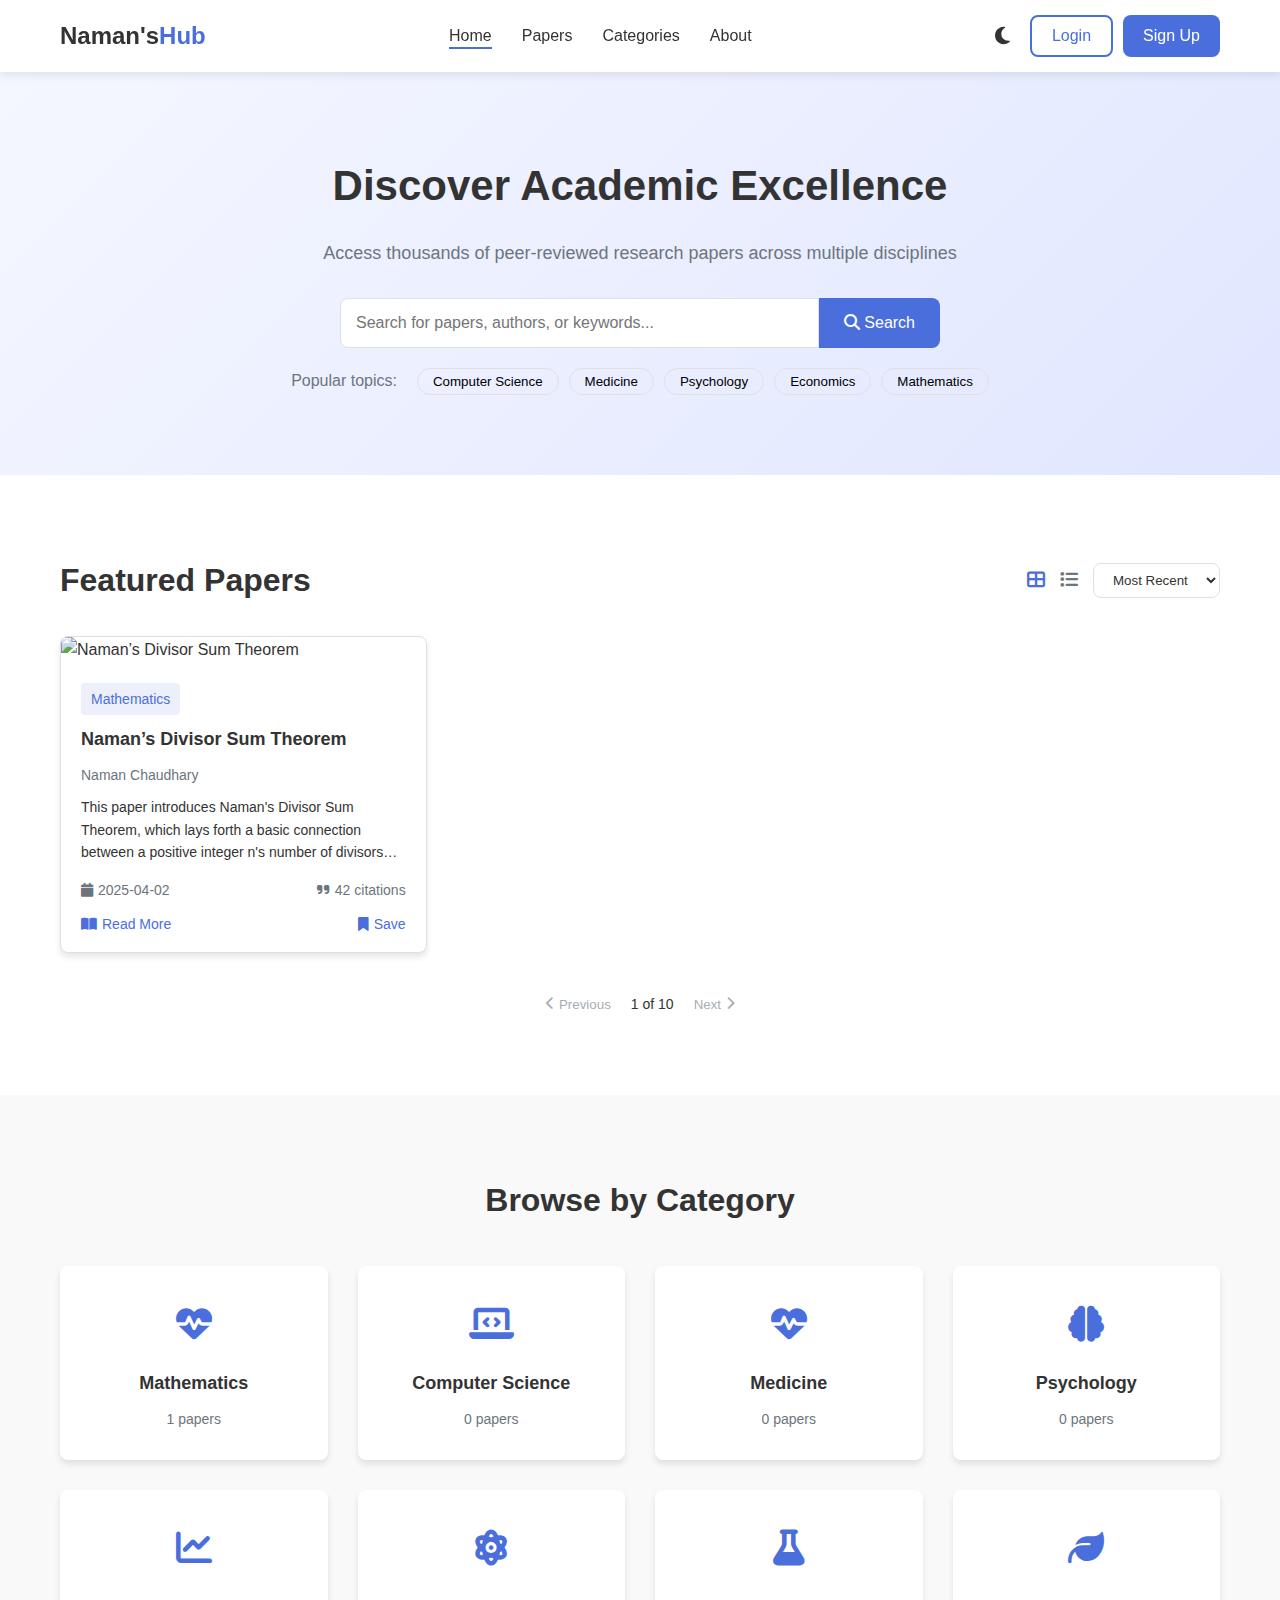
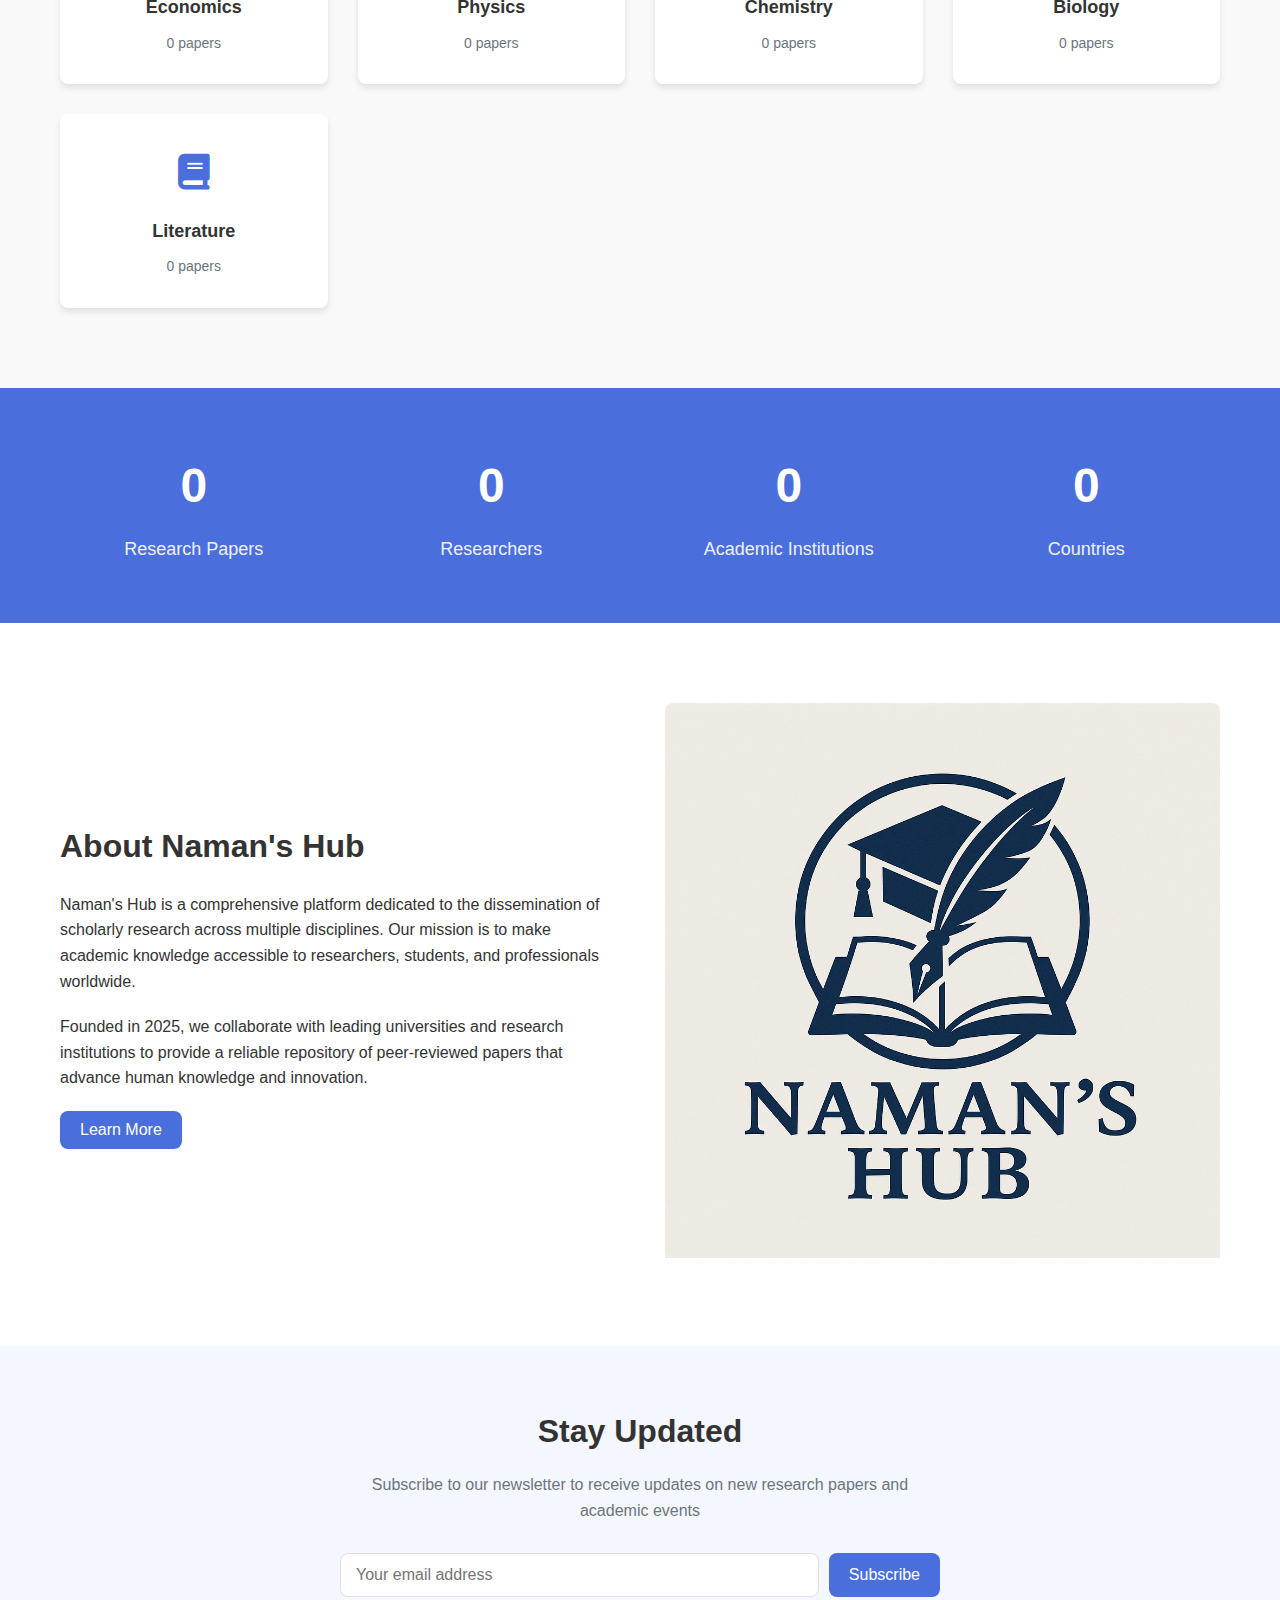
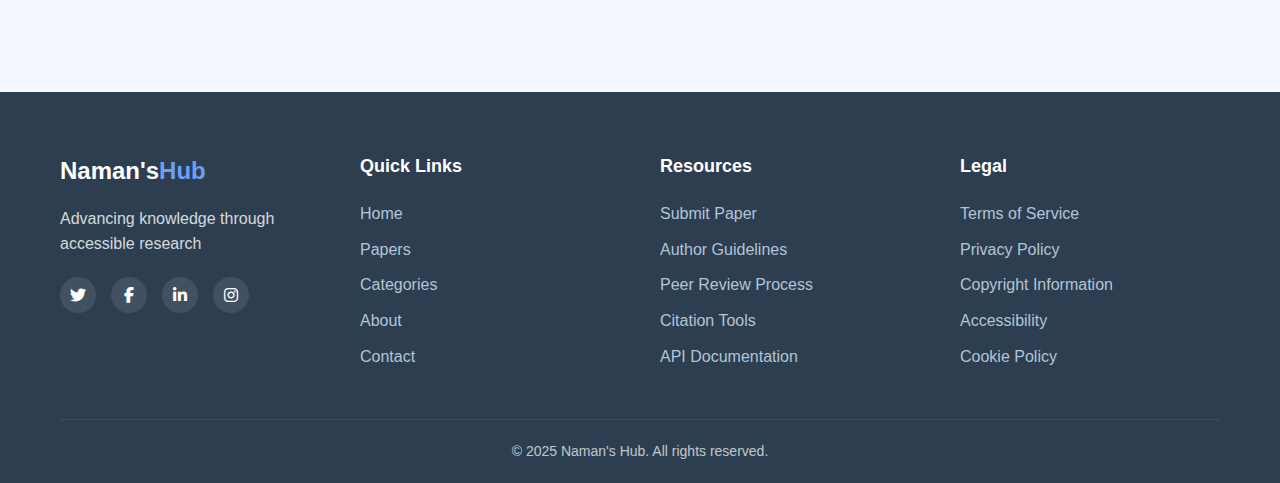
==== public/index.html @ 22999c4f "public folder and changes accordingly" ====
<!DOCTYPE html>
<html lang="en">
<head>
    <meta charset="UTF-8">
    <meta name="viewport" content="width=device-width, initial-scale=1.0">
    <title>Naman's Hub - Research Paper Repository</title>
    <link rel="stylesheet" href="../css/styles.css">
    <link rel="stylesheet" href="../css/responsive.css">
    <link rel="stylesheet" href="https://cdnjs.cloudflare.com/ajax/libs/font-awesome/6.4.0/css/all.min.css">
    <script src="../js/theme.js" defer></script>
</head>
<body class="light-mode">
    <header>
        <div class="container">
            <div class="header-content">
                <div class="logo">
                    <h1>Naman's<span>Hub</span></h1>
                </div>
                <nav>
                    <ul class="nav-links">
                        <li><a href="#" class="active">Home</a></li>
                        <li><a href="#papers">Papers</a></li>
                        <li><a href="#categories">Categories</a></li>
                        <li><a href="../resources/about.html">About</a></li>
                    </ul>
                </nav>
                <div class="header-right">
                    <button id="theme-toggle" aria-label="Toggle dark/light mode">
                        <i class="fas fa-moon"></i>
                    </button>
                    <div class="auth-buttons">
                        <button id="login-btn" class="btn btn-outline">Login</button>
                        <button id="signup-btn" class="btn btn-primary">Sign Up</button>
                    </div>
                    <button class="mobile-menu-btn" aria-label="Toggle menu">
                        <span></span>
                        <span></span>
                        <span></span>
                    </button>
                </div>
            </div>
        </div>
    </header>

    <div class="mobile-menu">
        <ul>
            <li><a href="#" class="active">Home</a></li>
            <li><a href="#papers">Papers</a></li>
            <li><a href="#categories">Categories</a></li>
            <li><a href="../resources/about.html">About</a></li>
            <li class="mobile-auth">
                <button id="mobile-login-btn" class="btn btn-outline">Login</button>
                <button id="mobile-signup-btn" class="btn btn-primary">Sign Up</button>
            </li>
        </ul>
    </div>

    <main>
        <section class="hero">
            <div class="container">
                <div class="hero-content">
                    <h2>Discover Academic Excellence</h2>
                    <p>Access thousands of peer-reviewed research papers across multiple disciplines</p>
                    <div class="search-container">
                        <input type="text" id="search-input" placeholder="Search for papers, authors, or keywords..." aria-label="Search papers">
                        <button id="search-btn" class="btn btn-primary">
                            <i class="fas fa-search"></i> Search
                        </button>
                    </div>
                    <div class="quick-filters">
                        <span>Popular topics:</span>
                        <button class="filter-btn" data-filter="computer-science">Computer Science</button>
                        <button class="filter-btn" data-filter="medicine">Medicine</button>
                        <button class="filter-btn" data-filter="psychology">Psychology</button>
                        <button class="filter-btn" data-filter="economics">Economics</button>
                        <button class="filter-btn" data-filter="mathematics">Mathematics</button>
                    </div>
                </div>
            </div>
        </section>

        <section id="papers" class="papers-section">
            <div class="container">
                <div class="section-header">
                    <h2>Featured Papers</h2>
                    <div class="view-options">
                        <button class="view-btn active" data-view="grid">
                            <i class="fas fa-th-large"></i>
                        </button>
                        <button class="view-btn" data-view="list">
                            <i class="fas fa-list"></i>
                        </button>
                        <select id="sort-options">
                            <option value="recent">Most Recent</option>
                            <option value="cited">Most Cited</option>
                            <option value="relevance">Relevance</option>
                        </select>
                    </div>
                </div>
                
                <div class="papers-container grid-view" id="papers-container">
                    <!-- Papers will be loaded here via JavaScript -->
                </div>
                
                <div class="pagination">
                    <button class="pagination-btn" id="prev-page" disabled>
                        <i class="fas fa-chevron-left"></i> Previous
                    </button>
                    <div class="page-numbers">
                        <span class="current-page">1</span> of <span class="total-pages">10</span>
                    </div>
                    <button class="pagination-btn" id="next-page">
                        Next <i class="fas fa-chevron-right"></i>
                    </button>
                </div>
            </div>
        </section>

        <section id="categories" class="categories-section">
            <div class="container">
                <h2>Browse by Category</h2>
                <div class="categories-grid">
                    <div class="category-card">
                        <div class="category-icon">
                            <i class="fas fa-heartbeat"></i>
                        </div>
                        <h3>Mathematics</h3>
                        <p>1 papers</p>
                    </div>
                    <div class="category-card">
                        <div class="category-icon">
                            <i class="fas fa-laptop-code"></i>
                        </div>
                        <h3>Computer Science</h3>
                        <p>0 papers</p>
                    </div>
                    <div class="category-card">
                        <div class="category-icon">
                            <i class="fas fa-heartbeat"></i>
                        </div>
                        <h3>Medicine</h3>
                        <p>0 papers</p>
                    </div>
                    <div class="category-card">
                        <div class="category-icon">
                            <i class="fas fa-brain"></i>
                        </div>
                        <h3>Psychology</h3>
                        <p>0 papers</p>
                    </div>
                    <div class="category-card">
                        <div class="category-icon">
                            <i class="fas fa-chart-line"></i>
                        </div>
                        <h3>Economics</h3>
                        <p>0 papers</p>
                    </div>
                    <div class="category-card">
                        <div class="category-icon">
                            <i class="fas fa-atom"></i>
                        </div>
                        <h3>Physics</h3>
                        <p>0 papers</p>
                    </div>
                    <div class="category-card">
                        <div class="category-icon">
                            <i class="fas fa-flask"></i>
                        </div>
                        <h3>Chemistry</h3>
                        <p>0 papers</p>
                    </div>
                    <div class="category-card">
                        <div class="category-icon">
                            <i class="fas fa-leaf"></i>
                        </div>
                        <h3>Biology</h3>
                        <p>0 papers</p>
                    </div>
                    <div class="category-card">
                        <div class="category-icon">
                            <i class="fas fa-book"></i>
                        </div>
                        <h3>Literature</h3>
                        <p>0 papers</p>
                    </div>
                </div>
            </div>
        </section>

        <section class="stats-section">
            <div class="container">
                <div class="stats-grid">
                    <div class="stat-card">
                        <div class="stat-number" data-count="1">0</div>
                        <div class="stat-label">Research Papers</div>
                    </div>
                    <div class="stat-card">
                        <div class="stat-number" data-count="1">0</div>
                        <div class="stat-label">Researchers</div>
                    </div>
                    <div class="stat-card">
                        <div class="stat-number" data-count="0">0</div>
                        <div class="stat-label">Academic Institutions</div>
                    </div>
                    <div class="stat-card">
                        <div class="stat-number" data-count="195">0</div>
                        <div class="stat-label">Countries</div>
                    </div>
                </div>
            </div>
        </section>

        <section id="about" class="about-section">
            <div class="container">
                <div class="about-content">
                    <div class="about-text">
                        <h2>About Naman's Hub</h2>
                        <p>Naman's Hub is a comprehensive platform dedicated to the dissemination of scholarly research across multiple disciplines. Our mission is to make academic knowledge accessible to researchers, students, and professionals worldwide.</p>
                        <p>Founded in 2025, we collaborate with leading universities and research institutions to provide a reliable repository of peer-reviewed papers that advance human knowledge and innovation.</p>
                        <button onclick="location.href='../resources/about.html'" class="btn btn-primary">Learn More</button>
                    </div>
                    <div class="about-image">
                        <img src="../images/favicon.png?height=400&width=600" alt="Naman's Hub team">
                    </div>
                </div>
            </div>
        </section>

        <section class="newsletter-section">
            <div class="container">
                <div class="newsletter-content">
                    <h2>Stay Updated</h2>
                    <p>Subscribe to our newsletter to receive updates on new research papers and academic events</p>
                    <form id="newsletter-form" class="newsletter-form">
                        <input type="email" placeholder="Your email address" required>
                        <button type="submit" class="btn btn-primary">Subscribe</button>
                    </form>
                    <div class="form-message" id="newsletter-message"></div>
                </div>
            </div>
        </section>
    </main>

    <footer>
        <div class="container">
            <div class="footer-content">
                <div class="footer-column">
                    <div class="footer-logo">
                        <h2>Naman's<span>Hub</span></h2>
                    </div>
                    <p>Advancing knowledge through accessible research</p>
                    <div class="social-links">
                        <a href="https://x.com/naman_cy/" aria-label="Twitter"><i class="fab fa-twitter"></i></a>
                        <a href="https://www.facebook.com/profile.php?id=100086620909469" aria-label="Facebook"><i class="fab fa-facebook-f"></i></a>
                        <a href="#" aria-label="LinkedIn"><i class="fab fa-linkedin-in"></i></a>
                        <a href="https://instagram.com/naman_cy/" aria-label="Instagram"><i class="fab fa-instagram"></i></a>
                    </div>
                </div>
                <div class="footer-column">
                    <h3>Quick Links</h3>
                    <ul>
                        <li><a href="#">Home</a></li>
                        <li><a href="#papers">Papers</a></li>
                        <li><a href="#categories">Categories</a></li>
                        <li><a href="../resources/about.html">About</a></li>
                        <li><a href="../resources/submit-paper.html">Contact</a></li>
                    </ul>
                </div>
                <div class="footer-column">
                    <h3>Resources</h3>
                    <ul>
                        <li><a href="../resources/submit-paper.html">Submit Paper</a></li>
                        <li><a href="../resources/author-guidelines.html">Author Guidelines</a></li>
                        <li><a href="../resources/peer-review-process.html">Peer Review Process</a></li>
                        <li><a href="../resources/citation-tools.html">Citation Tools</a></li>
                        <li><a href="../resources/api-documentation.html">API Documentation</a></li>
                    </ul>
                </div>
                <div class="footer-column">
                    <h3>Legal</h3>
                    <ul>
                        <li><a href="../legal/tos.html">Terms of Service</a></li>
                        <li><a href="../legal/privacy-policy.html">Privacy Policy</a></li>
                        <li><a href="../legal/c.html">Copyright Information</a></li>
                        <li><a href="../legal/accessibility.html">Accessibility</a></li>
                        <li><a href="../legal/cookie-policy.html">Cookie Policy</a></li>
                    </ul>
                </div>
            </div>
            <div class="footer-bottom">
                <p>&copy; 2025 Naman's Hub. All rights reserved.</p>
            </div>
        </div>
    </footer>

    <!-- Modal Templates -->
    <div class="modal" id="login-modal">
        <div class="modal-content">
            <button class="close-modal">&times;</button>
            <h2>Login to Naman's Hub</h2>
            <form id="login-form">
                <div class="form-group">
                    <label for="login-email">Email</label>
                    <input type="email" id="login-email" required>
                </div>
                <div class="form-group">
                    <label for="login-password">Password</label>
                    <input type="password" id="login-password" required>
                    <a href="#" class="forgot-password">Forgot password?</a>
                </div>
                <button type="submit" class="btn btn-primary btn-block">Login</button>
            </form>
            <div class="form-message" id="login-message"></div>
            <div class="modal-footer">
                <p>Don't have an account? <a href="#" id="switch-to-signup">Sign up</a></p>
            </div>
        </div>
    </div>

    <div class="modal" id="signup-modal">
        <div class="modal-content">
            <button class="close-modal">&times;</button>
            <h2>Create an Account</h2>
            <form id="signup-form">
                <div class="form-group">
                    <label for="signup-name">Full Name</label>
                    <input type="text" id="signup-name" required>
                </div>
                <div class="form-group">
                    <label for="signup-email">Email</label>
                    <input type="email" id="signup-email" required>
                </div>
                <div class="form-group">
                    <label for="signup-password">Password</label>
                    <input type="password" id="signup-password" required>
                </div>
                <div class="form-group">
                    <label for="signup-confirm">Confirm Password</label>
                    <input type="password" id="signup-confirm" required>
                </div>
                <div class="form-checkbox">
                    <input type="checkbox" id="terms" required>
                    <label for="terms">I agree to the <a href="#">Terms of Service</a> and <a href="#">Privacy Policy</a></label>
                </div>
                <button type="submit" class="btn btn-primary btn-block">Create Account</button>
            </form>
            <div class="form-message" id="signup-message"></div>
            <div class="modal-footer">
                <p>Already have an account? <a href="#" id="switch-to-login">Login</a></p>
            </div>
        </div>
    </div>

    <div class="modal" id="paper-modal">
        <div class="modal-content paper-modal-content">
            <button class="close-modal">&times;</button>
            <div id="paper-details">
                <!-- Paper details will be loaded here via JavaScript -->
            </div>
        </div>
    </div>

    <script src="../js/main.js"></script>
    <script src="../js/papers.js"></script>
    <script src="../js/auth.js"></script>
    <script src="../js/stats.js"></script>
</body>
</html>
---- css/styles.css ----
/* Base Styles */
:root {
  --primary-color: #4a6fdc;
  --primary-dark: #3a5fc9;
  --secondary-color: #6c757d;
  --success-color: #28a745;
  --danger-color: #dc3545;
  --warning-color: #ffc107;
  --info-color: #17a2b8;
  --light-color: #f8f9fa;
  --dark-color: #343a40;
  --body-bg-light: #ffffff;
  --body-text-light: #333333;
  --card-bg-light: #ffffff;
  --border-light: #e0e0e0;
  --body-bg-dark: #121212;
  --body-text-dark: #e0e0e0;
  --card-bg-dark: #1e1e1e;
  --border-dark: #333333;
  --font-family: "Segoe UI", Tahoma, Geneva, Verdana, sans-serif;
  --transition-speed: 0.3s;
  --box-shadow: 0 4px 6px rgba(0, 0, 0, 0.1);
  --border-radius: 8px;
}

* {
  margin: 0;
  padding: 0;
  box-sizing: border-box;
}

html {
  scroll-behavior: smooth;
}

body {
  font-family: var(--font-family);
  line-height: 1.6;
  transition: background-color var(--transition-speed), color var(--transition-speed);
}

.light-mode {
  background-color: var(--body-bg-light);
  color: var(--body-text-light);
}

.dark-mode {
  background-color: var(--body-bg-dark);
  color: var(--body-text-dark);
}

.container {
  width: 100%;
  max-width: 1200px;
  margin: 0 auto;
  padding: 0 20px;
}

a {
  text-decoration: none;
  color: var(--primary-color);
  transition: color var(--transition-speed);
}

a:hover {
  color: var(--primary-dark);
}

ul {
  list-style: none;
}

img {
  max-width: 100%;
  height: auto;
}

/* Button Styles */
.btn {
  display: inline-block;
  padding: 10px 20px;
  border-radius: var(--border-radius);
  font-weight: 500;
  cursor: pointer;
  transition: all var(--transition-speed);
  border: none;
  font-size: 16px;
}

.btn-primary {
  background-color: var(--primary-color);
  color: white;
}

.btn-primary:hover {
  background-color: var(--primary-dark);
}

.btn-outline {
  background-color: transparent;
  border: 2px solid var(--primary-color);
  color: var(--primary-color);
}

.btn-outline:hover {
  background-color: var(--primary-color);
  color: white;
}

.btn-block {
  display: block;
  width: 100%;
}

.btn:disabled {
  opacity: 0.6;
  cursor: not-allowed;
}

/* Header Styles */
header {
  position: sticky;
  top: 0;
  z-index: 1000;
  padding: 15px 0;
  box-shadow: 0 2px 10px rgba(0, 0, 0, 0.1);
  transition: background-color var(--transition-speed);
}

.light-mode header {
  background-color: white;
}

.dark-mode header {
  background-color: #1a1a1a;
}

.header-content {
  display: flex;
  justify-content: space-between;
  align-items: center;
}

.logo h1 {
  font-size: 24px;
  font-weight: 700;
}

.logo span {
  color: var(--primary-color);
}

.nav-links {
  display: flex;
}

.nav-links li {
  margin: 0 15px;
}

.nav-links a {
  color: inherit;
  font-weight: 500;
  position: relative;
}

.nav-links a::after {
  content: "";
  position: absolute;
  width: 0;
  height: 2px;
  bottom: -5px;
  left: 0;
  background-color: var(--primary-color);
  transition: width var(--transition-speed);
}

.nav-links a:hover::after,
.nav-links a.active::after {
  width: 100%;
}

.header-right {
  display: flex;
  align-items: center;
}

.auth-buttons {
  display: flex;
  gap: 10px;
  margin-left: 20px;
}

#theme-toggle {
  background: none;
  border: none;
  cursor: pointer;
  font-size: 20px;
  color: inherit;
  transition: transform var(--transition-speed);
}

#theme-toggle:hover {
  transform: rotate(15deg);
}

.mobile-menu-btn {
  display: none;
  background: none;
  border: none;
  cursor: pointer;
  margin-left: 15px;
}

.mobile-menu-btn span {
  display: block;
  width: 25px;
  height: 3px;
  margin: 5px 0;
  transition: all var(--transition-speed);
}

.light-mode .mobile-menu-btn span {
  background-color: var(--dark-color);
}

.dark-mode .mobile-menu-btn span {
  background-color: var(--light-color);
}

.mobile-menu {
  display: none;
  position: fixed;
  top: 70px;
  left: 0;
  width: 100%;
  padding: 20px;
  z-index: 999;
  box-shadow: 0 4px 6px rgba(0, 0, 0, 0.1);
  transition: transform 0.3s ease-in-out;
  transform: translateY(-100%);
}

.light-mode .mobile-menu {
  background-color: white;
}

.dark-mode .mobile-menu {
  background-color: #1a1a1a;
}

.mobile-menu.active {
  transform: translateY(0);
}

.mobile-menu ul {
  display: flex;
  flex-direction: column;
  gap: 15px;
}

.mobile-menu a {
  display: block;
  padding: 10px 0;
  font-size: 18px;
}

.mobile-auth {
  margin-top: 15px;
  display: flex;
  flex-direction: column;
  gap: 10px;
}

/* Hero Section */
.hero {
  padding: 80px 0;
  background: linear-gradient(135deg, #f5f7ff 0%, #e0e6ff 100%);
  text-align: center;
}

.dark-mode .hero {
  background: linear-gradient(135deg, #2a2d3a 0%, #1a1d2a 100%);
}

.hero-content {
  max-width: 800px;
  margin: 0 auto;
}

.hero h2 {
  font-size: 42px;
  margin-bottom: 20px;
  font-weight: 700;
}

.hero p {
  font-size: 18px;
  margin-bottom: 30px;
  color: var(--secondary-color);
}

.search-container {
  display: flex;
  max-width: 600px;
  margin: 0 auto 20px;
}

.search-container input {
  flex: 1;
  padding: 15px;
  border: 1px solid var(--border-light);
  border-radius: var(--border-radius) 0 0 var(--border-radius);
  font-size: 16px;
  transition: border-color var(--transition-speed);
}

.dark-mode .search-container input {
  background-color: #2a2d3a;
  color: var(--body-text-dark);
  border-color: var(--border-dark);
}

.search-container input:focus {
  outline: none;
  border-color: var(--primary-color);
}

.search-container button {
  border-radius: 0 var(--border-radius) var(--border-radius) 0;
  padding: 15px 25px;
}

.quick-filters {
  display: flex;
  flex-wrap: wrap;
  justify-content: center;
  gap: 10px;
  margin-top: 20px;
}

.quick-filters span {
  margin-right: 10px;
  color: var(--secondary-color);
}

.filter-btn {
  background-color: transparent;
  border: 1px solid var(--border-light);
  border-radius: 20px;
  padding: 5px 15px;
  cursor: pointer;
  transition: all var(--transition-speed);
}

.dark-mode .filter-btn {
  border-color: var(--border-dark);
}

.filter-btn:hover {
  background-color: var(--primary-color);
  color: white;
  border-color: var(--primary-color);
}

/* Papers Section */
.papers-section {
  padding: 80px 0;
}

.section-header {
  display: flex;
  justify-content: space-between;
  align-items: center;
  margin-bottom: 30px;
}

.section-header h2 {
  font-size: 32px;
  font-weight: 700;
}

.view-options {
  display: flex;
  align-items: center;
  gap: 15px;
}

.view-btn {
  background: none;
  border: none;
  font-size: 18px;
  cursor: pointer;
  color: var(--secondary-color);
  transition: color var(--transition-speed);
}

.view-btn.active {
  color: var(--primary-color);
}

#sort-options {
  padding: 8px 15px;
  border-radius: var(--border-radius);
  border: 1px solid var(--border-light);
  background-color: transparent;
  color: inherit;
  cursor: pointer;
}

.dark-mode #sort-options {
  background-color: #2a2d3a;
  border-color: var(--border-dark);
}

.papers-container {
  margin-bottom: 40px;
}

.grid-view {
  display: grid;
  grid-template-columns: repeat(auto-fill, minmax(300px, 1fr));
  gap: 30px;
}

.list-view {
  display: flex;
  flex-direction: column;
  gap: 20px;
}

.paper-card {
  border-radius: var(--border-radius);
  overflow: hidden;
  transition: transform var(--transition-speed), box-shadow var(--transition-speed);
}

.light-mode .paper-card {
  background-color: white;
  box-shadow: var(--box-shadow);
  border: 1px solid var(--border-light);
}

.dark-mode .paper-card {
  background-color: var(--card-bg-dark);
  box-shadow: 0 4px 6px rgba(0, 0, 0, 0.3);
  border: 1px solid var(--border-dark);
}

.paper-card:hover {
  transform: translateY(-5px);
  box-shadow: 0 10px 20px rgba(0, 0, 0, 0.1);
}

.grid-view .paper-card {
  display: flex;
  flex-direction: column;
}

.list-view .paper-card {
  display: flex;
  flex-direction: row;
}

.list-view .paper-image {
  width: 200px;
  min-width: 200px;
}

.paper-image img {
  width: 100%;
  height: 200px;
  object-fit: cover;
}

.paper-content {
  padding: 20px;
  flex: 1;
}

.paper-category {
  display: inline-block;
  background-color: rgba(74, 111, 220, 0.1);
  color: var(--primary-color);
  padding: 5px 10px;
  border-radius: 4px;
  font-size: 14px;
  margin-bottom: 10px;
}

.paper-title {
  font-size: 18px;
  margin-bottom: 10px;
  font-weight: 600;
}

.paper-authors {
  color: var(--secondary-color);
  font-size: 14px;
  margin-bottom: 10px;
}

.paper-abstract {
  margin-bottom: 15px;
  font-size: 14px;
  display: -webkit-box;
  -webkit-line-clamp: 3;
  -webkit-box-orient: vertical;
  overflow: hidden;
}

.list-view .paper-abstract {
  -webkit-line-clamp: 2;
}

.paper-meta {
  display: flex;
  justify-content: space-between;
  font-size: 14px;
  color: var(--secondary-color);
}

.paper-date {
  display: flex;
  align-items: center;
  gap: 5px;
}

.paper-citations {
  display: flex;
  align-items: center;
  gap: 5px;
}

.paper-actions {
  display: flex;
  justify-content: space-between;
  margin-top: 15px;
}

.action-btn {
  background: none;
  border: none;
  color: var(--primary-color);
  cursor: pointer;
  display: flex;
  align-items: center;
  gap: 5px;
  font-size: 14px;
  transition: color var(--transition-speed);
}

.action-btn:hover {
  color: var(--primary-dark);
}

.pagination {
  display: flex;
  justify-content: center;
  align-items: center;
  gap: 20px;
}

.pagination-btn {
  background: none;
  border: none;
  color: var(--primary-color);
  cursor: pointer;
  display: flex;
  align-items: center;
  gap: 5px;
  transition: color var(--transition-speed);
}

.pagination-btn:hover:not(:disabled) {
  color: var(--primary-dark);
}

.pagination-btn:disabled {
  color: var(--secondary-color);
  cursor: not-allowed;
  opacity: 0.6;
}

.page-numbers {
  font-size: 14px;
}

/* Categories Section */
.categories-section {
  padding: 80px 0;
  background-color: #f9f9f9;
}

.dark-mode .categories-section {
  background-color: #1a1a1a;
}

.categories-section h2 {
  text-align: center;
  font-size: 32px;
  margin-bottom: 40px;
  font-weight: 700;
}

.categories-grid {
  display: grid;
  grid-template-columns: repeat(auto-fill, minmax(250px, 1fr));
  gap: 30px;
}

.category-card {
  padding: 30px;
  border-radius: var(--border-radius);
  text-align: center;
  transition: transform var(--transition-speed), box-shadow var(--transition-speed);
  cursor: pointer;
}

.light-mode .category-card {
  background-color: white;
  box-shadow: var(--box-shadow);
}

.dark-mode .category-card {
  background-color: var(--card-bg-dark);
  box-shadow: 0 4px 6px rgba(0, 0, 0, 0.3);
}

.category-card:hover {
  transform: translateY(-5px);
  box-shadow: 0 10px 20px rgba(0, 0, 0, 0.1);
}

.category-icon {
  font-size: 36px;
  color: var(--primary-color);
  margin-bottom: 15px;
}

.category-card h3 {
  font-size: 18px;
  margin-bottom: 10px;
}

.category-card p {
  color: var(--secondary-color);
  font-size: 14px;
}

/* Stats Section */
.stats-section {
  padding: 60px 0;
  background-color: var(--primary-color);
  color: white;
}

.stats-grid {
  display: grid;
  grid-template-columns: repeat(auto-fit, minmax(200px, 1fr));
  gap: 30px;
}

.stat-card {
  text-align: center;
}

.stat-number {
  font-size: 48px;
  font-weight: 700;
  margin-bottom: 10px;
}

.stat-label {
  font-size: 18px;
  opacity: 0.9;
}

/* About Section */
.about-section {
  padding: 80px 0;
}

.about-content {
  display: flex;
  align-items: center;
  gap: 50px;
}

.about-text {
  flex: 1;
}

.about-text h2 {
  font-size: 32px;
  margin-bottom: 20px;
  font-weight: 700;
}

.about-text p {
  margin-bottom: 20px;
}

.about-image {
  flex: 1;
  border-radius: var(--border-radius);
  overflow: hidden;
}

/* Newsletter Section */
.newsletter-section {
  padding: 60px 0;
  background-color: #f5f7ff;
}

.dark-mode .newsletter-section {
  background-color: #2a2d3a;
}

.newsletter-content {
  max-width: 600px;
  margin: 0 auto;
  text-align: center;
}

.newsletter-content h2 {
  font-size: 32px;
  margin-bottom: 15px;
  font-weight: 700;
}

.newsletter-content p {
  margin-bottom: 30px;
  color: var(--secondary-color);
}

.newsletter-form {
  display: flex;
  gap: 10px;
  margin-bottom: 15px;
}

.newsletter-form input {
  flex: 1;
  padding: 12px 15px;
  border: 1px solid var(--border-light);
  border-radius: var(--border-radius);
  font-size: 16px;
}

.dark-mode .newsletter-form input {
  background-color: #1a1a1a;
  color: var(--body-text-dark);
  border-color: var(--border-dark);
}

.form-message {
  font-size: 14px;
  margin-top: 10px;
  min-height: 20px;
}

/* Footer */
footer {
  padding: 60px 0 20px;
  background-color: #2c3e50;
  color: white;
}

.footer-content {
  display: grid;
  grid-template-columns: repeat(auto-fit, minmax(200px, 1fr));
  gap: 40px;
  margin-bottom: 40px;
}

.footer-column h3 {
  font-size: 18px;
  margin-bottom: 20px;
  font-weight: 600;
}

.footer-logo h2 {
  font-size: 24px;
  margin-bottom: 15px;
}

.footer-logo span {
  color: #6c9ff8;
}

.footer-column p {
  margin-bottom: 20px;
  opacity: 0.8;
}

.footer-column ul li {
  margin-bottom: 10px;
}

.footer-column ul li a {
  color: #b3c5d7;
  transition: color var(--transition-speed);
}

.footer-column ul li a:hover {
  color: white;
}

.social-links {
  display: flex;
  gap: 15px;
}

.social-links a {
  display: flex;
  align-items: center;
  justify-content: center;
  width: 36px;
  height: 36px;
  background-color: rgba(255, 255, 255, 0.1);
  border-radius: 50%;
  color: white;
  transition: background-color var(--transition-speed);
}

.social-links a:hover {
  background-color: var(--primary-color);
}

.footer-bottom {
  text-align: center;
  padding-top: 20px;
  border-top: 1px solid rgba(255, 255, 255, 0.1);
  font-size: 14px;
  opacity: 0.7;
}

/* Modal Styles */
.modal {
  display: none;
  position: fixed;
  top: 0;
  left: 0;
  width: 100%;
  height: 100%;
  background-color: rgba(0, 0, 0, 0.5);
  z-index: 1100;
  align-items: center;
  justify-content: center;
}

.modal-content {
  position: relative;
  width: 90%;
  max-width: 500px;
  max-height: 90vh;
  overflow-y: auto;
  border-radius: var(--border-radius);
  padding: 30px;
}

.light-mode .modal-content {
  background-color: white;
}

.dark-mode .modal-content {
  background-color: var(--card-bg-dark);
}

.paper-modal-content {
  max-width: 800px;
}

.close-modal {
  position: absolute;
  top: 15px;
  right: 15px;
  font-size: 24px;
  background: none;
  border: none;
  cursor: pointer;
  color: var(--secondary-color);
}

.modal h2 {
  margin-bottom: 20px;
  font-size: 24px;
  text-align: center;
}

.form-group {
  margin-bottom: 20px;
}

.form-group label {
  display: block;
  margin-bottom: 8px;
  font-weight: 500;
}

.form-group input {
  width: 100%;
  padding: 12px 15px;
  border: 1px solid var(--border-light);
  border-radius: var(--border-radius);
  font-size: 16px;
}

.dark-mode .form-group input {
  background-color: #2a2d3a;
  color: var(--body-text-dark);
  border-color: var(--border-dark);
}

.form-checkbox {
  display: flex;
  align-items: center;
  gap: 10px;
  margin-bottom: 20px;
}

.form-checkbox input {
  width: 18px;
  height: 18px;
}

.forgot-password {
  display: block;
  text-align: right;
  font-size: 14px;
  margin-top: 5px;
}

.modal-footer {
  margin-top: 20px;
  text-align: center;
  font-size: 14px;
}

/* Paper Details */
.paper-details {
  padding: 20px;
}

.paper-details-header {
  margin-bottom: 30px;
}

.paper-details-title {
  font-size: 24px;
  margin-bottom: 15px;
  font-weight: 700;
}

.paper-details-meta {
  display: flex;
  flex-wrap: wrap;
  gap: 20px;
  margin-bottom: 20px;
  font-size: 14px;
  color: var(--secondary-color);
}

.paper-details-meta div {
  display: flex;
  align-items: center;
  gap: 5px;
}

.paper-details-abstract {
  margin-bottom: 30px;
}

.paper-details-abstract h3 {
  font-size: 18px;
  margin-bottom: 10px;
}

.paper-details-content {
  margin-bottom: 30px;
}

.paper-details-content h3 {
  font-size: 18px;
  margin-bottom: 15px;
}

.paper-details-actions {
  display: flex;
  gap: 15px;
  margin-top: 30px;
}

.citation-formats {
  margin-top: 20px;
  padding: 15px;
  border-radius: var(--border-radius);
  font-family: monospace;
  white-space: pre-wrap;
}

.light-mode .citation-formats {
  background-color: #f5f5f5;
}

.dark-mode .citation-formats {
  background-color: #2a2d3a;
}

/* Add these styles at the end of the file */

/* Share Paper Styles */
.share-options {
  margin-top: 20px;
}

.share-link-container {
  display: flex;
  margin-bottom: 15px;
}

.share-link-container input {
  flex: 1;
  padding: 10px;
  border: 1px solid var(--border-light);
  border-radius: var(--border-radius) 0 0 var(--border-radius);
  font-size: 14px;
}

.dark-mode .share-link-container input {
  background-color: #2a2d3a;
  color: var(--body-text-dark);
  border-color: var(--border-dark);
}

.share-link-container button {
  border-radius: 0 var(--border-radius) var(--border-radius) 0;
  padding: 10px 15px;
  margin: 0;
}

.social-share {
  display: flex;
  gap: 10px;
  flex-wrap: wrap;
}

.social-share-btn {
  display: flex;
  align-items: center;
  gap: 5px;
  padding: 8px 15px;
  border-radius: var(--border-radius);
  font-size: 14px;
  color: white;
  text-decoration: none;
  transition: opacity var(--transition-speed);
}

.social-share-btn:hover {
  opacity: 0.9;
  color: white;
}

.social-share-btn.twitter {
  background-color: #1da1f2;
}

.social-share-btn.facebook {
  background-color: #4267b2;
}

.social-share-btn.linkedin {
  background-color: #0077b5;
}

/* Highlight search results */
.highlight {
  background-color: rgba(255, 255, 0, 0.3);
  padding: 0 2px;
}

.dark-mode .highlight {
  background-color: rgba(255, 255, 0, 0.2);
}
---- css/responsive.css ----
/* Responsive Styles */

@media (max-width: 1024px) {
  .about-content {
    flex-direction: column;
  }

  .about-image {
    order: -1;
  }
}

@media (max-width: 900px) {
  .nav-links,
  .auth-buttons {
    display: none;
  }

  .mobile-menu-btn {
    display: block;
  }

  .mobile-menu {
    display: block;
  }

  .hero h2 {
    font-size: 36px;
  }

  .search-container {
    flex-direction: column;
  }

  .search-container input {
    border-radius: var(--border-radius);
    margin-bottom: 10px;
  }

  .search-container button {
    border-radius: var(--border-radius);
  }

  .section-header {
    flex-direction: column;
    gap: 15px;
    align-items: flex-start;
  }

  .list-view .paper-card {
    flex-direction: column;
  }

  .list-view .paper-image {
    width: 100%;
  }

  .newsletter-form {
    flex-direction: column;
  }

  .newsletter-form button {
    width: 100%;
  }
}

@media (max-width: 600px) {
  .hero {
    padding: 60px 0;
  }

  .hero h2 {
    font-size: 28px;
  }

  .hero p {
    font-size: 16px;
  }

  .papers-section,
  .categories-section,
  .about-section {
    padding: 60px 0;
  }

  .section-header h2,
  .categories-section h2,
  .about-text h2,
  .newsletter-content h2 {
    font-size: 24px;
  }

  .stats-grid {
    grid-template-columns: repeat(2, 1fr);
  }

  .stat-number {
    font-size: 36px;
  }

  .stat-label {
    font-size: 16px;
  }

  .footer-content {
    grid-template-columns: 1fr;
  }

  .paper-details-actions {
    flex-direction: column;
  }

  .paper-details-actions .btn {
    width: 100%;
  }
}

@media (max-width: 400px) {
  .stats-grid {
    grid-template-columns: 1fr;
  }

  .quick-filters {
    flex-direction: column;
    align-items: center;
  }

  .filter-btn {
    width: 100%;
  }
}
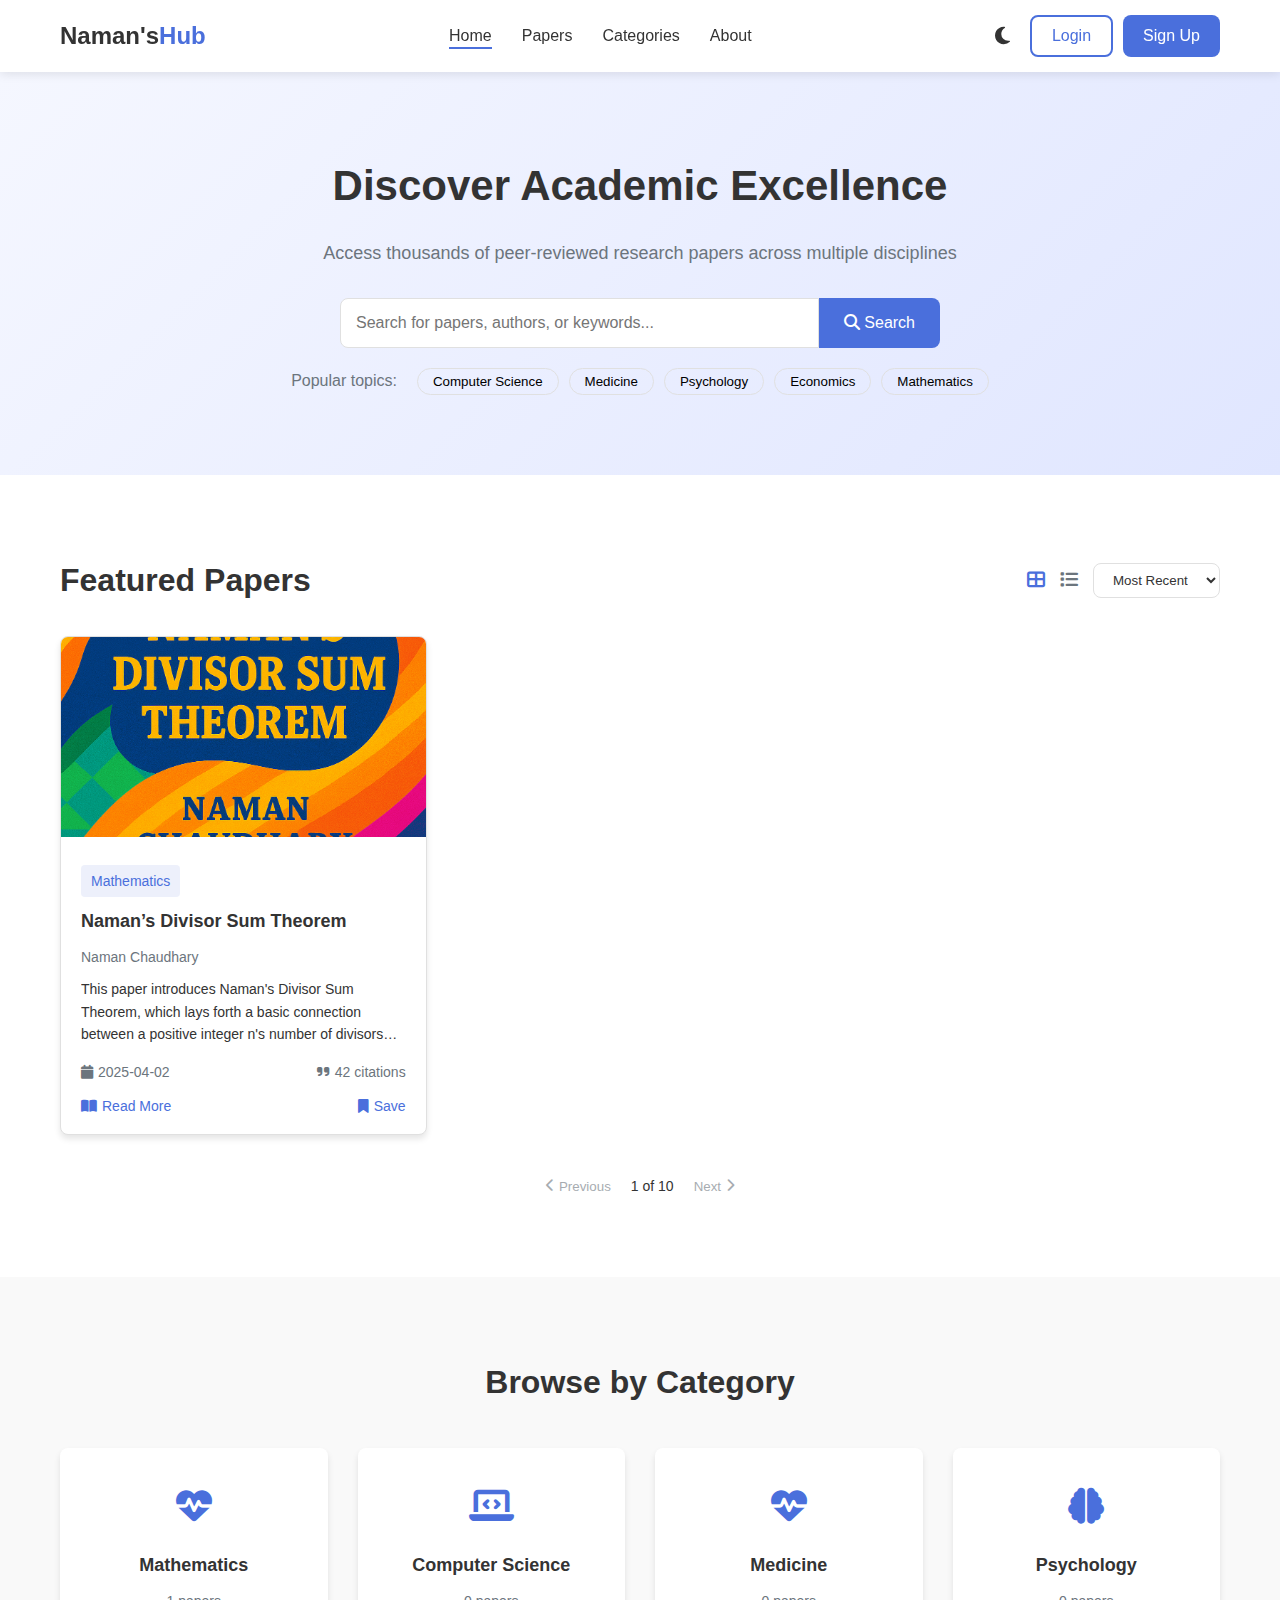
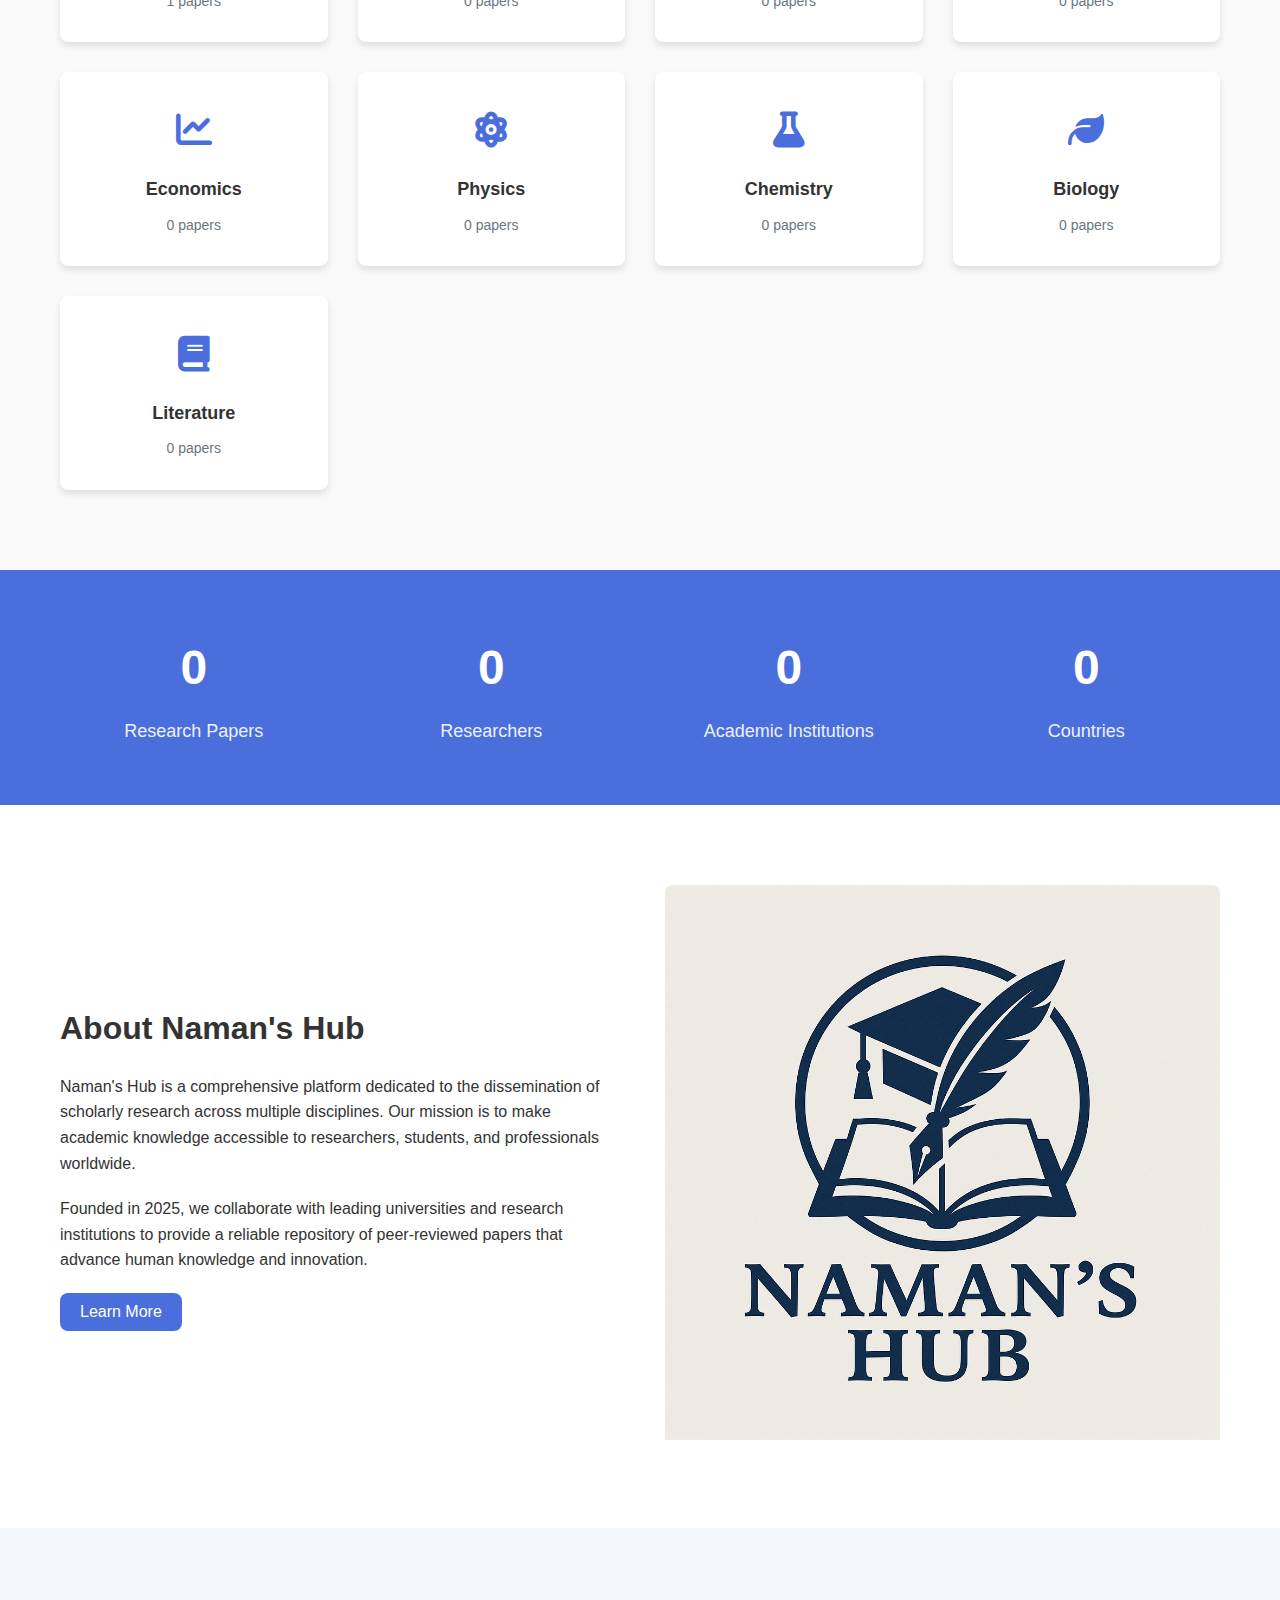
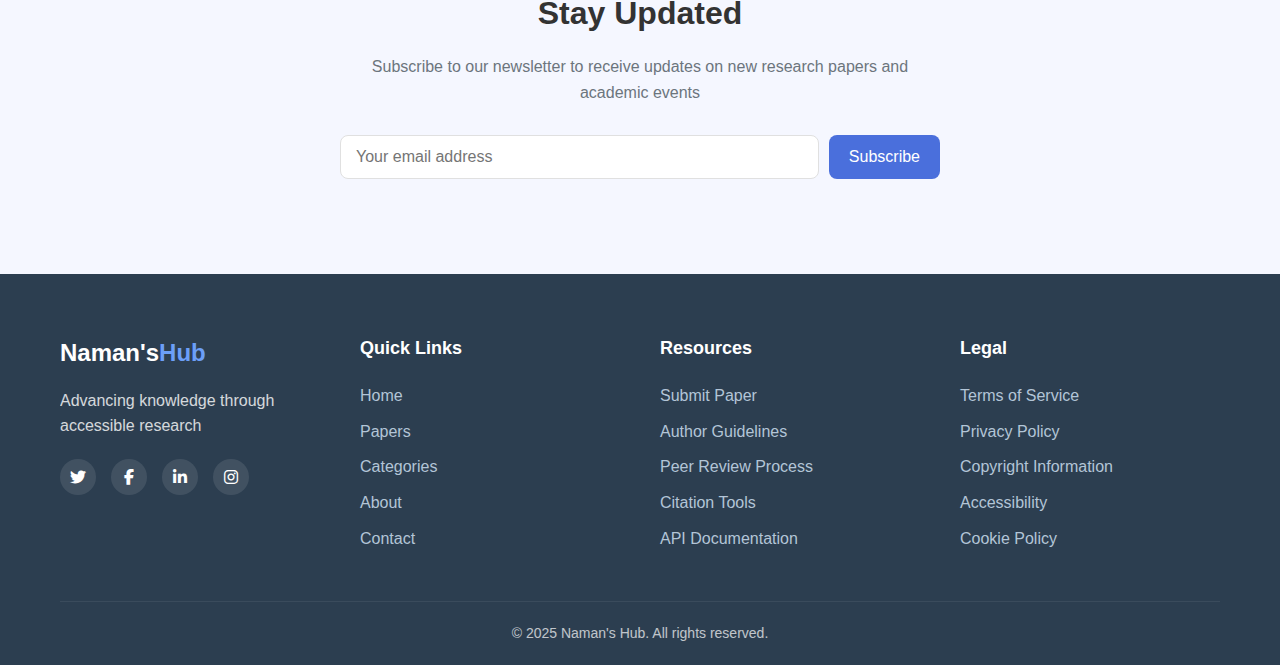
==== commit 4a25de60: "Moved files to public folder" ====
--- a/public/index.html
+++ b/public/index.html
@@ -4,10 +4,10 @@
     <meta charset="UTF-8">
     <meta name="viewport" content="width=device-width, initial-scale=1.0">
     <title>Naman's Hub - Research Paper Repository</title>
-    <link rel="stylesheet" href="../css/styles.css">
-    <link rel="stylesheet" href="../css/responsive.css">
+    <link rel="stylesheet" href="./css/styles.css">
+    <link rel="stylesheet" href="./css/responsive.css">
     <link rel="stylesheet" href="https://cdnjs.cloudflare.com/ajax/libs/font-awesome/6.4.0/css/all.min.css">
-    <script src="../js/theme.js" defer></script>
+    <script src="./js/theme.js" defer></script>
 </head>
 <body class="light-mode">
     <header>
@@ -21,7 +21,7 @@
                         <li><a href="#" class="active">Home</a></li>
                         <li><a href="#papers">Papers</a></li>
                         <li><a href="#categories">Categories</a></li>
-                        <li><a href="../resources/about.html">About</a></li>
+                        <li><a href="./resources/about.html">About</a></li>
                     </ul>
                 </nav>
                 <div class="header-right">
@@ -47,7 +47,7 @@
             <li><a href="#" class="active">Home</a></li>
             <li><a href="#papers">Papers</a></li>
             <li><a href="#categories">Categories</a></li>
-            <li><a href="../resources/about.html">About</a></li>
+            <li><a href="./resources/about.html">About</a></li>
             <li class="mobile-auth">
                 <button id="mobile-login-btn" class="btn btn-outline">Login</button>
                 <button id="mobile-signup-btn" class="btn btn-primary">Sign Up</button>
@@ -217,10 +217,10 @@
                         <h2>About Naman's Hub</h2>
                         <p>Naman's Hub is a comprehensive platform dedicated to the dissemination of scholarly research across multiple disciplines. Our mission is to make academic knowledge accessible to researchers, students, and professionals worldwide.</p>
                         <p>Founded in 2025, we collaborate with leading universities and research institutions to provide a reliable repository of peer-reviewed papers that advance human knowledge and innovation.</p>
-                        <button onclick="location.href='../resources/about.html'" class="btn btn-primary">Learn More</button>
+                        <button onclick="location.href='./resources/about.html'" class="btn btn-primary">Learn More</button>
                     </div>
                     <div class="about-image">
-                        <img src="../images/favicon.png?height=400&width=600" alt="Naman's Hub team">
+                        <img src="./images/favicon.png?height=400&width=600" alt="Naman's Hub team">
                     </div>
                 </div>
             </div>
@@ -262,28 +262,28 @@
                         <li><a href="#">Home</a></li>
                         <li><a href="#papers">Papers</a></li>
                         <li><a href="#categories">Categories</a></li>
-                        <li><a href="../resources/about.html">About</a></li>
-                        <li><a href="../resources/submit-paper.html">Contact</a></li>
+                        <li><a href="./resources/about.html">About</a></li>
+                        <li><a href="./resources/submit-paper.html">Contact</a></li>
                     </ul>
                 </div>
                 <div class="footer-column">
                     <h3>Resources</h3>
                     <ul>
-                        <li><a href="../resources/submit-paper.html">Submit Paper</a></li>
-                        <li><a href="../resources/author-guidelines.html">Author Guidelines</a></li>
-                        <li><a href="../resources/peer-review-process.html">Peer Review Process</a></li>
-                        <li><a href="../resources/citation-tools.html">Citation Tools</a></li>
-                        <li><a href="../resources/api-documentation.html">API Documentation</a></li>
+                        <li><a href="./resources/submit-paper.html">Submit Paper</a></li>
+                        <li><a href="./resources/author-guidelines.html">Author Guidelines</a></li>
+                        <li><a href="./resources/peer-review-process.html">Peer Review Process</a></li>
+                        <li><a href="./resources/citation-tools.html">Citation Tools</a></li>
+                        <li><a href="./resources/api-documentation.html">API Documentation</a></li>
                     </ul>
                 </div>
                 <div class="footer-column">
                     <h3>Legal</h3>
                     <ul>
-                        <li><a href="../legal/tos.html">Terms of Service</a></li>
-                        <li><a href="../legal/privacy-policy.html">Privacy Policy</a></li>
-                        <li><a href="../legal/c.html">Copyright Information</a></li>
-                        <li><a href="../legal/accessibility.html">Accessibility</a></li>
-                        <li><a href="../legal/cookie-policy.html">Cookie Policy</a></li>
+                        <li><a href="./legal/tos.html">Terms of Service</a></li>
+                        <li><a href="./legal/privacy-policy.html">Privacy Policy</a></li>
+                        <li><a href="./legal/c.html">Copyright Information</a></li>
+                        <li><a href="./legal/accessibility.html">Accessibility</a></li>
+                        <li><a href="./legal/cookie-policy.html">Cookie Policy</a></li>
                     </ul>
                 </div>
             </div>
@@ -360,10 +360,10 @@
         </div>
     </div>
 
-    <script src="../js/main.js"></script>
-    <script src="../js/papers.js"></script>
-    <script src="../js/auth.js"></script>
-    <script src="../js/stats.js"></script>
+    <script src="./js/main.js"></script>
+    <script src="./js/papers.js"></script>
+    <script src="./js/auth.js"></script>
+    <script src="./js/stats.js"></script>
 </body>
 </html>
 
--- a/public/css/styles.css
+++ b/public/css/styles.css
@@ -0,0 +1,1087 @@
+/* Base Styles */
+:root {
+  --primary-color: #4a6fdc;
+  --primary-dark: #3a5fc9;
+  --secondary-color: #6c757d;
+  --success-color: #28a745;
+  --danger-color: #dc3545;
+  --warning-color: #ffc107;
+  --info-color: #17a2b8;
+  --light-color: #f8f9fa;
+  --dark-color: #343a40;
+  --body-bg-light: #ffffff;
+  --body-text-light: #333333;
+  --card-bg-light: #ffffff;
+  --border-light: #e0e0e0;
+  --body-bg-dark: #121212;
+  --body-text-dark: #e0e0e0;
+  --card-bg-dark: #1e1e1e;
+  --border-dark: #333333;
+  --font-family: "Segoe UI", Tahoma, Geneva, Verdana, sans-serif;
+  --transition-speed: 0.3s;
+  --box-shadow: 0 4px 6px rgba(0, 0, 0, 0.1);
+  --border-radius: 8px;
+}
+
+* {
+  margin: 0;
+  padding: 0;
+  box-sizing: border-box;
+}
+
+html {
+  scroll-behavior: smooth;
+}
+
+body {
+  font-family: var(--font-family);
+  line-height: 1.6;
+  transition: background-color var(--transition-speed), color var(--transition-speed);
+}
+
+.light-mode {
+  background-color: var(--body-bg-light);
+  color: var(--body-text-light);
+}
+
+.dark-mode {
+  background-color: var(--body-bg-dark);
+  color: var(--body-text-dark);
+}
+
+.container {
+  width: 100%;
+  max-width: 1200px;
+  margin: 0 auto;
+  padding: 0 20px;
+}
+
+a {
+  text-decoration: none;
+  color: var(--primary-color);
+  transition: color var(--transition-speed);
+}
+
+a:hover {
+  color: var(--primary-dark);
+}
+
+ul {
+  list-style: none;
+}
+
+img {
+  max-width: 100%;
+  height: auto;
+}
+
+/* Button Styles */
+.btn {
+  display: inline-block;
+  padding: 10px 20px;
+  border-radius: var(--border-radius);
+  font-weight: 500;
+  cursor: pointer;
+  transition: all var(--transition-speed);
+  border: none;
+  font-size: 16px;
+}
+
+.btn-primary {
+  background-color: var(--primary-color);
+  color: white;
+}
+
+.btn-primary:hover {
+  background-color: var(--primary-dark);
+}
+
+.btn-outline {
+  background-color: transparent;
+  border: 2px solid var(--primary-color);
+  color: var(--primary-color);
+}
+
+.btn-outline:hover {
+  background-color: var(--primary-color);
+  color: white;
+}
+
+.btn-block {
+  display: block;
+  width: 100%;
+}
+
+.btn:disabled {
+  opacity: 0.6;
+  cursor: not-allowed;
+}
+
+/* Header Styles */
+header {
+  position: sticky;
+  top: 0;
+  z-index: 1000;
+  padding: 15px 0;
+  box-shadow: 0 2px 10px rgba(0, 0, 0, 0.1);
+  transition: background-color var(--transition-speed);
+}
+
+.light-mode header {
+  background-color: white;
+}
+
+.dark-mode header {
+  background-color: #1a1a1a;
+}
+
+.header-content {
+  display: flex;
+  justify-content: space-between;
+  align-items: center;
+}
+
+.logo h1 {
+  font-size: 24px;
+  font-weight: 700;
+}
+
+.logo span {
+  color: var(--primary-color);
+}
+
+.nav-links {
+  display: flex;
+}
+
+.nav-links li {
+  margin: 0 15px;
+}
+
+.nav-links a {
+  color: inherit;
+  font-weight: 500;
+  position: relative;
+}
+
+.nav-links a::after {
+  content: "";
+  position: absolute;
+  width: 0;
+  height: 2px;
+  bottom: -5px;
+  left: 0;
+  background-color: var(--primary-color);
+  transition: width var(--transition-speed);
+}
+
+.nav-links a:hover::after,
+.nav-links a.active::after {
+  width: 100%;
+}
+
+.header-right {
+  display: flex;
+  align-items: center;
+}
+
+.auth-buttons {
+  display: flex;
+  gap: 10px;
+  margin-left: 20px;
+}
+
+#theme-toggle {
+  background: none;
+  border: none;
+  cursor: pointer;
+  font-size: 20px;
+  color: inherit;
+  transition: transform var(--transition-speed);
+}
+
+#theme-toggle:hover {
+  transform: rotate(15deg);
+}
+
+.mobile-menu-btn {
+  display: none;
+  background: none;
+  border: none;
+  cursor: pointer;
+  margin-left: 15px;
+}
+
+.mobile-menu-btn span {
+  display: block;
+  width: 25px;
+  height: 3px;
+  margin: 5px 0;
+  transition: all var(--transition-speed);
+}
+
+.light-mode .mobile-menu-btn span {
+  background-color: var(--dark-color);
+}
+
+.dark-mode .mobile-menu-btn span {
+  background-color: var(--light-color);
+}
+
+.mobile-menu {
+  display: none;
+  position: fixed;
+  top: 70px;
+  left: 0;
+  width: 100%;
+  padding: 20px;
+  z-index: 999;
+  box-shadow: 0 4px 6px rgba(0, 0, 0, 0.1);
+  transition: transform 0.3s ease-in-out;
+  transform: translateY(-100%);
+}
+
+.light-mode .mobile-menu {
+  background-color: white;
+}
+
+.dark-mode .mobile-menu {
+  background-color: #1a1a1a;
+}
+
+.mobile-menu.active {
+  transform: translateY(0);
+}
+
+.mobile-menu ul {
+  display: flex;
+  flex-direction: column;
+  gap: 15px;
+}
+
+.mobile-menu a {
+  display: block;
+  padding: 10px 0;
+  font-size: 18px;
+}
+
+.mobile-auth {
+  margin-top: 15px;
+  display: flex;
+  flex-direction: column;
+  gap: 10px;
+}
+
+/* Hero Section */
+.hero {
+  padding: 80px 0;
+  background: linear-gradient(135deg, #f5f7ff 0%, #e0e6ff 100%);
+  text-align: center;
+}
+
+.dark-mode .hero {
+  background: linear-gradient(135deg, #2a2d3a 0%, #1a1d2a 100%);
+}
+
+.hero-content {
+  max-width: 800px;
+  margin: 0 auto;
+}
+
+.hero h2 {
+  font-size: 42px;
+  margin-bottom: 20px;
+  font-weight: 700;
+}
+
+.hero p {
+  font-size: 18px;
+  margin-bottom: 30px;
+  color: var(--secondary-color);
+}
+
+.search-container {
+  display: flex;
+  max-width: 600px;
+  margin: 0 auto 20px;
+}
+
+.search-container input {
+  flex: 1;
+  padding: 15px;
+  border: 1px solid var(--border-light);
+  border-radius: var(--border-radius) 0 0 var(--border-radius);
+  font-size: 16px;
+  transition: border-color var(--transition-speed);
+}
+
+.dark-mode .search-container input {
+  background-color: #2a2d3a;
+  color: var(--body-text-dark);
+  border-color: var(--border-dark);
+}
+
+.search-container input:focus {
+  outline: none;
+  border-color: var(--primary-color);
+}
+
+.search-container button {
+  border-radius: 0 var(--border-radius) var(--border-radius) 0;
+  padding: 15px 25px;
+}
+
+.quick-filters {
+  display: flex;
+  flex-wrap: wrap;
+  justify-content: center;
+  gap: 10px;
+  margin-top: 20px;
+}
+
+.quick-filters span {
+  margin-right: 10px;
+  color: var(--secondary-color);
+}
+
+.filter-btn {
+  background-color: transparent;
+  border: 1px solid var(--border-light);
+  border-radius: 20px;
+  padding: 5px 15px;
+  cursor: pointer;
+  transition: all var(--transition-speed);
+}
+
+.dark-mode .filter-btn {
+  border-color: var(--border-dark);
+}
+
+.filter-btn:hover {
+  background-color: var(--primary-color);
+  color: white;
+  border-color: var(--primary-color);
+}
+
+/* Papers Section */
+.papers-section {
+  padding: 80px 0;
+}
+
+.section-header {
+  display: flex;
+  justify-content: space-between;
+  align-items: center;
+  margin-bottom: 30px;
+}
+
+.section-header h2 {
+  font-size: 32px;
+  font-weight: 700;
+}
+
+.view-options {
+  display: flex;
+  align-items: center;
+  gap: 15px;
+}
+
+.view-btn {
+  background: none;
+  border: none;
+  font-size: 18px;
+  cursor: pointer;
+  color: var(--secondary-color);
+  transition: color var(--transition-speed);
+}
+
+.view-btn.active {
+  color: var(--primary-color);
+}
+
+#sort-options {
+  padding: 8px 15px;
+  border-radius: var(--border-radius);
+  border: 1px solid var(--border-light);
+  background-color: transparent;
+  color: inherit;
+  cursor: pointer;
+}
+
+.dark-mode #sort-options {
+  background-color: #2a2d3a;
+  border-color: var(--border-dark);
+}
+
+.papers-container {
+  margin-bottom: 40px;
+}
+
+.grid-view {
+  display: grid;
+  grid-template-columns: repeat(auto-fill, minmax(300px, 1fr));
+  gap: 30px;
+}
+
+.list-view {
+  display: flex;
+  flex-direction: column;
+  gap: 20px;
+}
+
+.paper-card {
+  border-radius: var(--border-radius);
+  overflow: hidden;
+  transition: transform var(--transition-speed), box-shadow var(--transition-speed);
+}
+
+.light-mode .paper-card {
+  background-color: white;
+  box-shadow: var(--box-shadow);
+  border: 1px solid var(--border-light);
+}
+
+.dark-mode .paper-card {
+  background-color: var(--card-bg-dark);
+  box-shadow: 0 4px 6px rgba(0, 0, 0, 0.3);
+  border: 1px solid var(--border-dark);
+}
+
+.paper-card:hover {
+  transform: translateY(-5px);
+  box-shadow: 0 10px 20px rgba(0, 0, 0, 0.1);
+}
+
+.grid-view .paper-card {
+  display: flex;
+  flex-direction: column;
+}
+
+.list-view .paper-card {
+  display: flex;
+  flex-direction: row;
+}
+
+.list-view .paper-image {
+  width: 200px;
+  min-width: 200px;
+}
+
+.paper-image img {
+  width: 100%;
+  height: 200px;
+  object-fit: cover;
+}
+
+.paper-content {
+  padding: 20px;
+  flex: 1;
+}
+
+.paper-category {
+  display: inline-block;
+  background-color: rgba(74, 111, 220, 0.1);
+  color: var(--primary-color);
+  padding: 5px 10px;
+  border-radius: 4px;
+  font-size: 14px;
+  margin-bottom: 10px;
+}
+
+.paper-title {
+  font-size: 18px;
+  margin-bottom: 10px;
+  font-weight: 600;
+}
+
+.paper-authors {
+  color: var(--secondary-color);
+  font-size: 14px;
+  margin-bottom: 10px;
+}
+
+.paper-abstract {
+  margin-bottom: 15px;
+  font-size: 14px;
+  display: -webkit-box;
+  -webkit-line-clamp: 3;
+  -webkit-box-orient: vertical;
+  overflow: hidden;
+}
+
+.list-view .paper-abstract {
+  -webkit-line-clamp: 2;
+}
+
+.paper-meta {
+  display: flex;
+  justify-content: space-between;
+  font-size: 14px;
+  color: var(--secondary-color);
+}
+
+.paper-date {
+  display: flex;
+  align-items: center;
+  gap: 5px;
+}
+
+.paper-citations {
+  display: flex;
+  align-items: center;
+  gap: 5px;
+}
+
+.paper-actions {
+  display: flex;
+  justify-content: space-between;
+  margin-top: 15px;
+}
+
+.action-btn {
+  background: none;
+  border: none;
+  color: var(--primary-color);
+  cursor: pointer;
+  display: flex;
+  align-items: center;
+  gap: 5px;
+  font-size: 14px;
+  transition: color var(--transition-speed);
+}
+
+.action-btn:hover {
+  color: var(--primary-dark);
+}
+
+.pagination {
+  display: flex;
+  justify-content: center;
+  align-items: center;
+  gap: 20px;
+}
+
+.pagination-btn {
+  background: none;
+  border: none;
+  color: var(--primary-color);
+  cursor: pointer;
+  display: flex;
+  align-items: center;
+  gap: 5px;
+  transition: color var(--transition-speed);
+}
+
+.pagination-btn:hover:not(:disabled) {
+  color: var(--primary-dark);
+}
+
+.pagination-btn:disabled {
+  color: var(--secondary-color);
+  cursor: not-allowed;
+  opacity: 0.6;
+}
+
+.page-numbers {
+  font-size: 14px;
+}
+
+/* Categories Section */
+.categories-section {
+  padding: 80px 0;
+  background-color: #f9f9f9;
+}
+
+.dark-mode .categories-section {
+  background-color: #1a1a1a;
+}
+
+.categories-section h2 {
+  text-align: center;
+  font-size: 32px;
+  margin-bottom: 40px;
+  font-weight: 700;
+}
+
+.categories-grid {
+  display: grid;
+  grid-template-columns: repeat(auto-fill, minmax(250px, 1fr));
+  gap: 30px;
+}
+
+.category-card {
+  padding: 30px;
+  border-radius: var(--border-radius);
+  text-align: center;
+  transition: transform var(--transition-speed), box-shadow var(--transition-speed);
+  cursor: pointer;
+}
+
+.light-mode .category-card {
+  background-color: white;
+  box-shadow: var(--box-shadow);
+}
+
+.dark-mode .category-card {
+  background-color: var(--card-bg-dark);
+  box-shadow: 0 4px 6px rgba(0, 0, 0, 0.3);
+}
+
+.category-card:hover {
+  transform: translateY(-5px);
+  box-shadow: 0 10px 20px rgba(0, 0, 0, 0.1);
+}
+
+.category-icon {
+  font-size: 36px;
+  color: var(--primary-color);
+  margin-bottom: 15px;
+}
+
+.category-card h3 {
+  font-size: 18px;
+  margin-bottom: 10px;
+}
+
+.category-card p {
+  color: var(--secondary-color);
+  font-size: 14px;
+}
+
+/* Stats Section */
+.stats-section {
+  padding: 60px 0;
+  background-color: var(--primary-color);
+  color: white;
+}
+
+.stats-grid {
+  display: grid;
+  grid-template-columns: repeat(auto-fit, minmax(200px, 1fr));
+  gap: 30px;
+}
+
+.stat-card {
+  text-align: center;
+}
+
+.stat-number {
+  font-size: 48px;
+  font-weight: 700;
+  margin-bottom: 10px;
+}
+
+.stat-label {
+  font-size: 18px;
+  opacity: 0.9;
+}
+
+/* About Section */
+.about-section {
+  padding: 80px 0;
+}
+
+.about-content {
+  display: flex;
+  align-items: center;
+  gap: 50px;
+}
+
+.about-text {
+  flex: 1;
+}
+
+.about-text h2 {
+  font-size: 32px;
+  margin-bottom: 20px;
+  font-weight: 700;
+}
+
+.about-text p {
+  margin-bottom: 20px;
+}
+
+.about-image {
+  flex: 1;
+  border-radius: var(--border-radius);
+  overflow: hidden;
+}
+
+/* Newsletter Section */
+.newsletter-section {
+  padding: 60px 0;
+  background-color: #f5f7ff;
+}
+
+.dark-mode .newsletter-section {
+  background-color: #2a2d3a;
+}
+
+.newsletter-content {
+  max-width: 600px;
+  margin: 0 auto;
+  text-align: center;
+}
+
+.newsletter-content h2 {
+  font-size: 32px;
+  margin-bottom: 15px;
+  font-weight: 700;
+}
+
+.newsletter-content p {
+  margin-bottom: 30px;
+  color: var(--secondary-color);
+}
+
+.newsletter-form {
+  display: flex;
+  gap: 10px;
+  margin-bottom: 15px;
+}
+
+.newsletter-form input {
+  flex: 1;
+  padding: 12px 15px;
+  border: 1px solid var(--border-light);
+  border-radius: var(--border-radius);
+  font-size: 16px;
+}
+
+.dark-mode .newsletter-form input {
+  background-color: #1a1a1a;
+  color: var(--body-text-dark);
+  border-color: var(--border-dark);
+}
+
+.form-message {
+  font-size: 14px;
+  margin-top: 10px;
+  min-height: 20px;
+}
+
+/* Footer */
+footer {
+  padding: 60px 0 20px;
+  background-color: #2c3e50;
+  color: white;
+}
+
+.footer-content {
+  display: grid;
+  grid-template-columns: repeat(auto-fit, minmax(200px, 1fr));
+  gap: 40px;
+  margin-bottom: 40px;
+}
+
+.footer-column h3 {
+  font-size: 18px;
+  margin-bottom: 20px;
+  font-weight: 600;
+}
+
+.footer-logo h2 {
+  font-size: 24px;
+  margin-bottom: 15px;
+}
+
+.footer-logo span {
+  color: #6c9ff8;
+}
+
+.footer-column p {
+  margin-bottom: 20px;
+  opacity: 0.8;
+}
+
+.footer-column ul li {
+  margin-bottom: 10px;
+}
+
+.footer-column ul li a {
+  color: #b3c5d7;
+  transition: color var(--transition-speed);
+}
+
+.footer-column ul li a:hover {
+  color: white;
+}
+
+.social-links {
+  display: flex;
+  gap: 15px;
+}
+
+.social-links a {
+  display: flex;
+  align-items: center;
+  justify-content: center;
+  width: 36px;
+  height: 36px;
+  background-color: rgba(255, 255, 255, 0.1);
+  border-radius: 50%;
+  color: white;
+  transition: background-color var(--transition-speed);
+}
+
+.social-links a:hover {
+  background-color: var(--primary-color);
+}
+
+.footer-bottom {
+  text-align: center;
+  padding-top: 20px;
+  border-top: 1px solid rgba(255, 255, 255, 0.1);
+  font-size: 14px;
+  opacity: 0.7;
+}
+
+/* Modal Styles */
+.modal {
+  display: none;
+  position: fixed;
+  top: 0;
+  left: 0;
+  width: 100%;
+  height: 100%;
+  background-color: rgba(0, 0, 0, 0.5);
+  z-index: 1100;
+  align-items: center;
+  justify-content: center;
+}
+
+.modal-content {
+  position: relative;
+  width: 90%;
+  max-width: 500px;
+  max-height: 90vh;
+  overflow-y: auto;
+  border-radius: var(--border-radius);
+  padding: 30px;
+}
+
+.light-mode .modal-content {
+  background-color: white;
+}
+
+.dark-mode .modal-content {
+  background-color: var(--card-bg-dark);
+}
+
+.paper-modal-content {
+  max-width: 800px;
+}
+
+.close-modal {
+  position: absolute;
+  top: 15px;
+  right: 15px;
+  font-size: 24px;
+  background: none;
+  border: none;
+  cursor: pointer;
+  color: var(--secondary-color);
+}
+
+.modal h2 {
+  margin-bottom: 20px;
+  font-size: 24px;
+  text-align: center;
+}
+
+.form-group {
+  margin-bottom: 20px;
+}
+
+.form-group label {
+  display: block;
+  margin-bottom: 8px;
+  font-weight: 500;
+}
+
+.form-group input {
+  width: 100%;
+  padding: 12px 15px;
+  border: 1px solid var(--border-light);
+  border-radius: var(--border-radius);
+  font-size: 16px;
+}
+
+.dark-mode .form-group input {
+  background-color: #2a2d3a;
+  color: var(--body-text-dark);
+  border-color: var(--border-dark);
+}
+
+.form-checkbox {
+  display: flex;
+  align-items: center;
+  gap: 10px;
+  margin-bottom: 20px;
+}
+
+.form-checkbox input {
+  width: 18px;
+  height: 18px;
+}
+
+.forgot-password {
+  display: block;
+  text-align: right;
+  font-size: 14px;
+  margin-top: 5px;
+}
+
+.modal-footer {
+  margin-top: 20px;
+  text-align: center;
+  font-size: 14px;
+}
+
+/* Paper Details */
+.paper-details {
+  padding: 20px;
+}
+
+.paper-details-header {
+  margin-bottom: 30px;
+}
+
+.paper-details-title {
+  font-size: 24px;
+  margin-bottom: 15px;
+  font-weight: 700;
+}
+
+.paper-details-meta {
+  display: flex;
+  flex-wrap: wrap;
+  gap: 20px;
+  margin-bottom: 20px;
+  font-size: 14px;
+  color: var(--secondary-color);
+}
+
+.paper-details-meta div {
+  display: flex;
+  align-items: center;
+  gap: 5px;
+}
+
+.paper-details-abstract {
+  margin-bottom: 30px;
+}
+
+.paper-details-abstract h3 {
+  font-size: 18px;
+  margin-bottom: 10px;
+}
+
+.paper-details-content {
+  margin-bottom: 30px;
+}
+
+.paper-details-content h3 {
+  font-size: 18px;
+  margin-bottom: 15px;
+}
+
+.paper-details-actions {
+  display: flex;
+  gap: 15px;
+  margin-top: 30px;
+}
+
+.citation-formats {
+  margin-top: 20px;
+  padding: 15px;
+  border-radius: var(--border-radius);
+  font-family: monospace;
+  white-space: pre-wrap;
+}
+
+.light-mode .citation-formats {
+  background-color: #f5f5f5;
+}
+
+.dark-mode .citation-formats {
+  background-color: #2a2d3a;
+}
+
+/* Add these styles at the end of the file */
+
+/* Share Paper Styles */
+.share-options {
+  margin-top: 20px;
+}
+
+.share-link-container {
+  display: flex;
+  margin-bottom: 15px;
+}
+
+.share-link-container input {
+  flex: 1;
+  padding: 10px;
+  border: 1px solid var(--border-light);
+  border-radius: var(--border-radius) 0 0 var(--border-radius);
+  font-size: 14px;
+}
+
+.dark-mode .share-link-container input {
+  background-color: #2a2d3a;
+  color: var(--body-text-dark);
+  border-color: var(--border-dark);
+}
+
+.share-link-container button {
+  border-radius: 0 var(--border-radius) var(--border-radius) 0;
+  padding: 10px 15px;
+  margin: 0;
+}
+
+.social-share {
+  display: flex;
+  gap: 10px;
+  flex-wrap: wrap;
+}
+
+.social-share-btn {
+  display: flex;
+  align-items: center;
+  gap: 5px;
+  padding: 8px 15px;
+  border-radius: var(--border-radius);
+  font-size: 14px;
+  color: white;
+  text-decoration: none;
+  transition: opacity var(--transition-speed);
+}
+
+.social-share-btn:hover {
+  opacity: 0.9;
+  color: white;
+}
+
+.social-share-btn.twitter {
+  background-color: #1da1f2;
+}
+
+.social-share-btn.facebook {
+  background-color: #4267b2;
+}
+
+.social-share-btn.linkedin {
+  background-color: #0077b5;
+}
+
+/* Highlight search results */
+.highlight {
+  background-color: rgba(255, 255, 0, 0.3);
+  padding: 0 2px;
+}
+
+.dark-mode .highlight {
+  background-color: rgba(255, 255, 0, 0.2);
+}
+
--- a/public/css/responsive.css
+++ b/public/css/responsive.css
@@ -0,0 +1,132 @@
+/* Responsive Styles */
+
+@media (max-width: 1024px) {
+  .about-content {
+    flex-direction: column;
+  }
+
+  .about-image {
+    order: -1;
+  }
+}
+
+@media (max-width: 900px) {
+  .nav-links,
+  .auth-buttons {
+    display: none;
+  }
+
+  .mobile-menu-btn {
+    display: block;
+  }
+
+  .mobile-menu {
+    display: block;
+  }
+
+  .hero h2 {
+    font-size: 36px;
+  }
+
+  .search-container {
+    flex-direction: column;
+  }
+
+  .search-container input {
+    border-radius: var(--border-radius);
+    margin-bottom: 10px;
+  }
+
+  .search-container button {
+    border-radius: var(--border-radius);
+  }
+
+  .section-header {
+    flex-direction: column;
+    gap: 15px;
+    align-items: flex-start;
+  }
+
+  .list-view .paper-card {
+    flex-direction: column;
+  }
+
+  .list-view .paper-image {
+    width: 100%;
+  }
+
+  .newsletter-form {
+    flex-direction: column;
+  }
+
+  .newsletter-form button {
+    width: 100%;
+  }
+}
+
+@media (max-width: 600px) {
+  .hero {
+    padding: 60px 0;
+  }
+
+  .hero h2 {
+    font-size: 28px;
+  }
+
+  .hero p {
+    font-size: 16px;
+  }
+
+  .papers-section,
+  .categories-section,
+  .about-section {
+    padding: 60px 0;
+  }
+
+  .section-header h2,
+  .categories-section h2,
+  .about-text h2,
+  .newsletter-content h2 {
+    font-size: 24px;
+  }
+
+  .stats-grid {
+    grid-template-columns: repeat(2, 1fr);
+  }
+
+  .stat-number {
+    font-size: 36px;
+  }
+
+  .stat-label {
+    font-size: 16px;
+  }
+
+  .footer-content {
+    grid-template-columns: 1fr;
+  }
+
+  .paper-details-actions {
+    flex-direction: column;
+  }
+
+  .paper-details-actions .btn {
+    width: 100%;
+  }
+}
+
+@media (max-width: 400px) {
+  .stats-grid {
+    grid-template-columns: 1fr;
+  }
+
+  .quick-filters {
+    flex-direction: column;
+    align-items: center;
+  }
+
+  .filter-btn {
+    width: 100%;
+  }
+}
+
